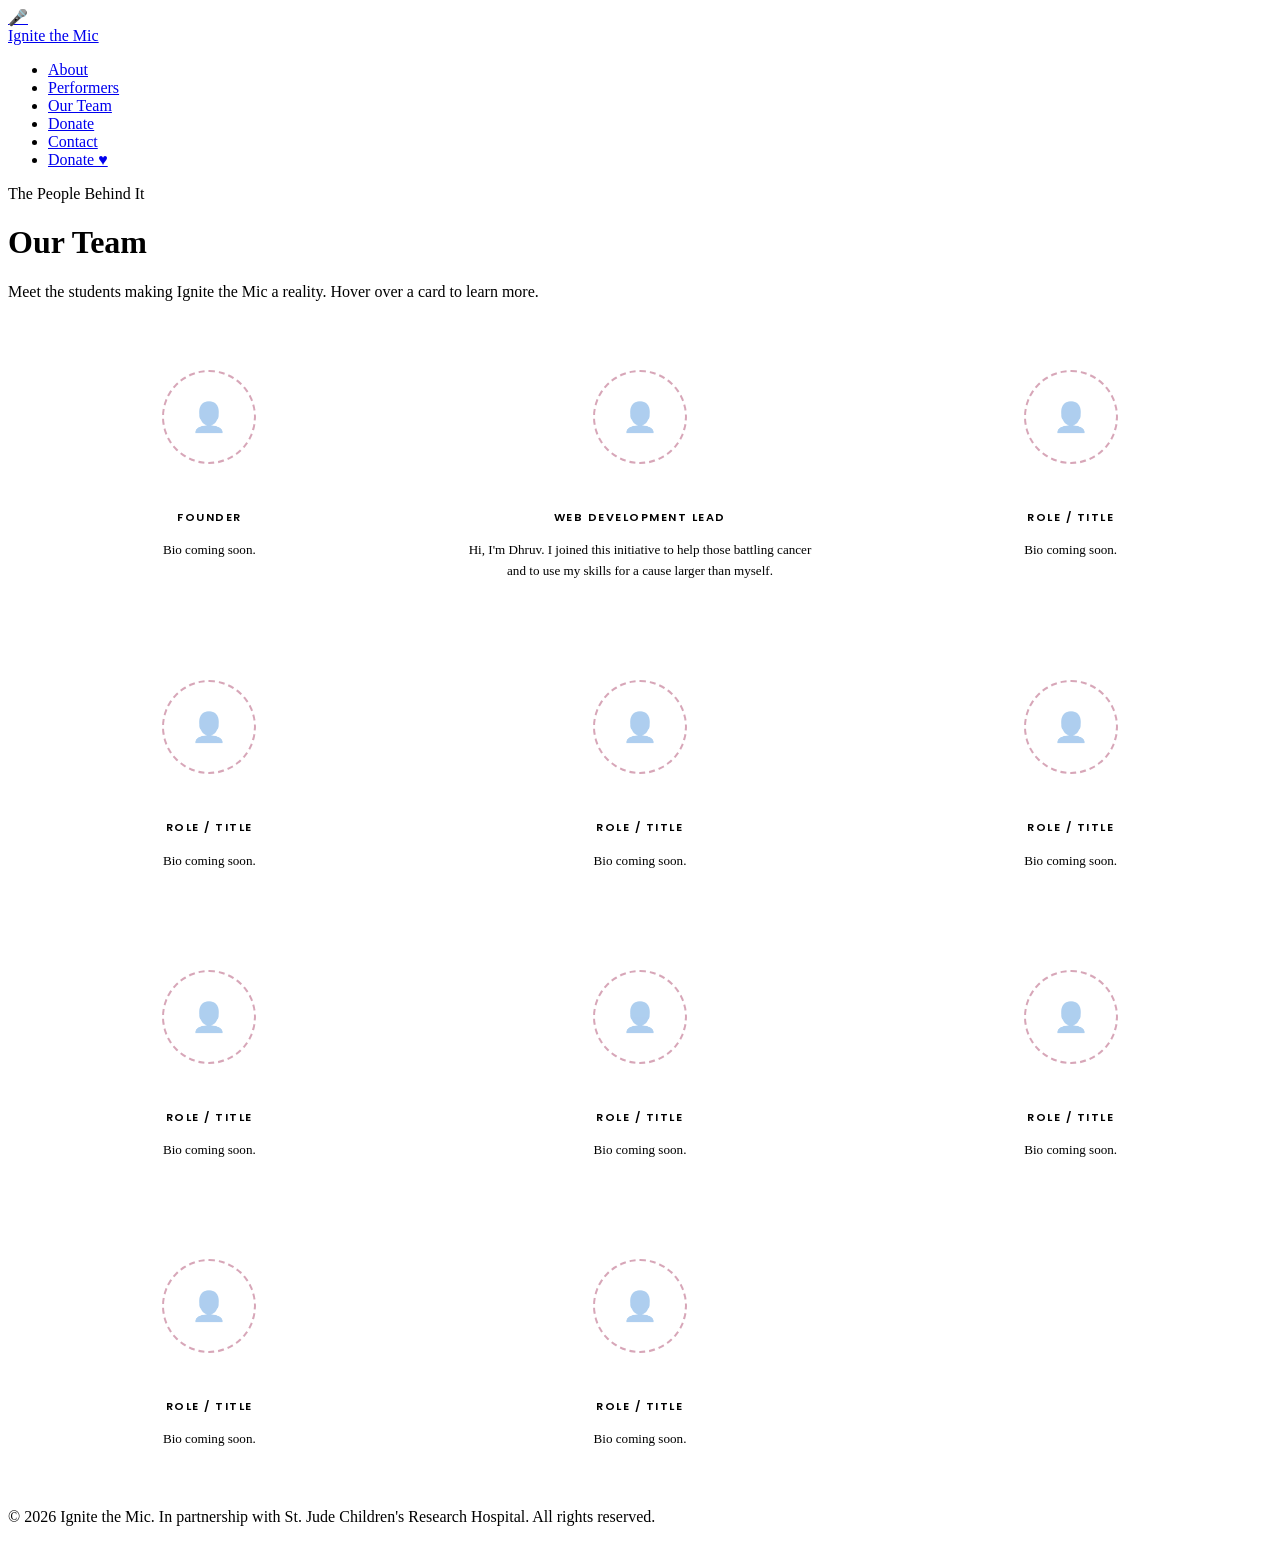
==== team.html @ 16129628 "adding more to team.html" ====
<!DOCTYPE html>
<html lang="en">
<head>
  <meta charset="UTF-8" />
  <meta name="viewport" content="width=device-width, initial-scale=1.0" />
  <title>Our Team — Ignite the Mic</title>
  <link href="https://fonts.googleapis.com/css2?family=Poppins:wght@400;600;700;800&family=Inter:wght@400;500;600&display=swap" rel="stylesheet" />
  <link rel="stylesheet" href="shared.css" />
  <style>
    .team-grid {
      display: grid;
      grid-template-columns: repeat(3, 1fr);
      gap: 1.75rem;
      margin-top: 2.5rem;
    }

    .team-card {
      background: var(--dark3);
      border: 1px solid rgba(255,255,255,0.07);
      border-radius: 12px;
      padding: 1.75rem 1.25rem;
      text-align: center;
      position: relative;
      overflow: hidden;
      transition: border-color 0.25s, transform 0.25s;
      cursor: default;
    }

    .team-card:hover {
      border-color: rgba(141,0,52,0.4);
      transform: translateY(-3px);
    }

    .team-card:hover .team-hover-overlay { opacity: 1; }

    .team-hover-overlay {
      position: absolute;
      inset: 0;
      background: rgba(141,0,52,0.92);
      display: flex;
      flex-direction: column;
      align-items: center;
      justify-content: center;
      padding: 1.5rem;
      opacity: 0;
      transition: opacity 0.25s;
      border-radius: 12px;
    }

    .team-hover-overlay h3 { color: #fff; font-size: 0.95rem; margin-bottom: 0.3rem; }
    .team-hover-overlay .role { color: rgba(255,255,255,0.7); font-size: 0.7rem; text-transform: uppercase; letter-spacing: 1.5px; margin-bottom: 0.75rem; font-family: 'Poppins', sans-serif; font-weight: 600; }
    .team-hover-overlay p { color: rgba(255,255,255,0.85); font-size: 0.82rem; line-height: 1.6; }

    .team-photo-placeholder {
      width: 90px;
      height: 90px;
      border-radius: 50%;
      background: var(--dark4);
      border: 2px dashed rgba(141,0,52,0.35);
      margin: 0 auto 1rem;
      display: flex;
      align-items: center;
      justify-content: center;
      font-size: 1.8rem;
      color: rgba(141,0,52,0.35);
    }

    .team-card h3 { font-size: 0.95rem; color: #fff; margin-bottom: 0.2rem; }

    .team-role {
      font-size: 0.7rem;
      text-transform: uppercase;
      letter-spacing: 1.5px;
      color: var(--red);
      font-family: 'Poppins', sans-serif;
      font-weight: 600;
      margin-bottom: 0.6rem;
    }

    .team-card:nth-child(3n+1) .team-role { color: var(--red); }
    .team-card:nth-child(3n+2) .team-role { color: var(--orange); }
    .team-card:nth-child(3n+3) .team-role { color: var(--blue); }

    .team-bio { font-size: 0.82rem; color: var(--text-muted); line-height: 1.6; }

    @media (max-width: 768px) { .team-grid { grid-template-columns: repeat(2, 1fr); } }
    @media (max-width: 480px) { .team-grid { grid-template-columns: 1fr; } }
  </style>
</head>
<body>
  <nav>
    <a href="index.html" class="nav-brand">
      <div class="nav-logo-box">🎤</div>
      <span class="nav-name">Ignite the Mic</span>
    </a>
    <ul class="nav-links">
      <li><a href="index.html">About</a></li>
      <li><a href="performers.html">Performers</a></li>
      <li><a href="team.html" class="active">Our Team</a></li>
      <li><a href="donate.html">Donate</a></li>
      <li><a href="contact.html">Contact</a></li>
      <li><a href="donate.html" class="nav-donate-btn">Donate ♥</a></li>
    </ul>
  </nav>

  <main>
    <div class="page-hero">
      <div class="section-label" style="color:var(--yellow)">The People Behind It</div>
      <h1>Our Team</h1>
      <p>Meet the students making Ignite the Mic a reality. Hover over a card to learn more.</p>
    </div>

    <div class="section">
      <div class="team-grid">

        <div class="team-card">
          <div class="team-photo-placeholder">👤</div>
          <h3>Mahima Menon</h3>
          <p class="team-role">Founder</p>
          <p class="team-bio">Bio coming soon.</p>
          <div class="team-hover-overlay">
            <h3>Mahima Menon</h3>
            <div class="role">Founder</div>
            <p>Bio coming soon.</p>
          </div>
        </div>

        <div class="team-card">
          <div class="team-photo-placeholder">👤</div>
          <h3>Dhruv Koikara</h3>
          <p class="team-role">Web Development Lead</p>
          <p class="team-bio">Hi, I'm Dhruv. I joined this initiative to help those battling cancer and to use my skills for a cause larger than myself.</p>
          <div class="team-hover-overlay">
            <h3>Dhruv Koikara</h3>
            <div class="role">Web Development Lead</div>
            <p>Hi, I'm Dhruv. I joined this initiative to help those battling cancer and to use my skills for a cause larger than myself.</p>
          </div>
        </div>

        <div class="team-card">
          <div class="team-photo-placeholder">👤</div>
          <h3>Name</h3>
          <p class="team-role">Role / Title</p>
          <p class="team-bio">Bio coming soon.</p>
          <div class="team-hover-overlay">
            <h3>Name</h3>
            <div class="role">Role / Title</div>
            <p>Bio coming soon.</p>
          </div>
        </div>

        <div class="team-card">
          <div class="team-photo-placeholder">👤</div>
          <h3>Name</h3>
          <p class="team-role">Role / Title</p>
          <p class="team-bio">Bio coming soon.</p>
          <div class="team-hover-overlay">
            <h3>Name</h3>
            <div class="role">Role / Title</div>
            <p>Bio coming soon.</p>
          </div>
        </div>

        <div class="team-card">
          <div class="team-photo-placeholder">👤</div>
          <h3>Name</h3>
          <p class="team-role">Role / Title</p>
          <p class="team-bio">Bio coming soon.</p>
          <div class="team-hover-overlay">
            <h3>Name</h3>
            <div class="role">Role / Title</div>
            <p>Bio coming soon.</p>
          </div>
        </div>

        <div class="team-card">
          <div class="team-photo-placeholder">👤</div>
          <h3>Name</h3>
          <p class="team-role">Role / Title</p>
          <p class="team-bio">Bio coming soon.</p>
          <div class="team-hover-overlay">
            <h3>Name</h3>
            <div class="role">Role / Title</div>
            <p>Bio coming soon.</p>
          </div>
        </div>

        <div class="team-card">
          <div class="team-photo-placeholder">👤</div>
          <h3>Name</h3>
          <p class="team-role">Role / Title</p>
          <p class="team-bio">Bio coming soon.</p>
          <div class="team-hover-overlay">
            <h3>Name</h3>
            <div class="role">Role / Title</div>
            <p>Bio coming soon.</p>
          </div>
        </div>

        <div class="team-card">
          <div class="team-photo-placeholder">👤</div>
          <h3>Name</h3>
          <p class="team-role">Role / Title</p>
          <p class="team-bio">Bio coming soon.</p>
          <div class="team-hover-overlay">
            <h3>Name</h3>
            <div class="role">Role / Title</div>
            <p>Bio coming soon.</p>
          </div>
        </div>

        <div class="team-card">
          <div class="team-photo-placeholder">👤</div>
          <h3>Name</h3>
          <p class="team-role">Role / Title</p>
          <p class="team-bio">Bio coming soon.</p>
          <div class="team-hover-overlay">
            <h3>Name</h3>
            <div class="role">Role / Title</div>
            <p>Bio coming soon.</p>
          </div>
        </div>

        <div class="team-card">
          <div class="team-photo-placeholder">👤</div>
          <h3>Name</h3>
          <p class="team-role">Role / Title</p>
          <p class="team-bio">Bio coming soon.</p>
          <div class="team-hover-overlay">
            <h3>Name</h3>
            <div class="role">Role / Title</div>
            <p>Bio coming soon.</p>
          </div>
        </div>

        <div class="team-card">
          <div class="team-photo-placeholder">👤</div>
          <h3>Name</h3>
          <p class="team-role">Role / Title</p>
          <p class="team-bio">Bio coming soon.</p>
          <div class="team-hover-overlay">
            <h3>Name</h3>
            <div class="role">Role / Title</div>
            <p>Bio coming soon.</p>
          </div>
        </div>

      </div>
    </div>
  </main>

  <footer>
    <p>&copy; 2026 Ignite the Mic. In partnership with St. Jude Children's Research Hospital. All rights reserved.</p>
  </footer>
</body>
</html>
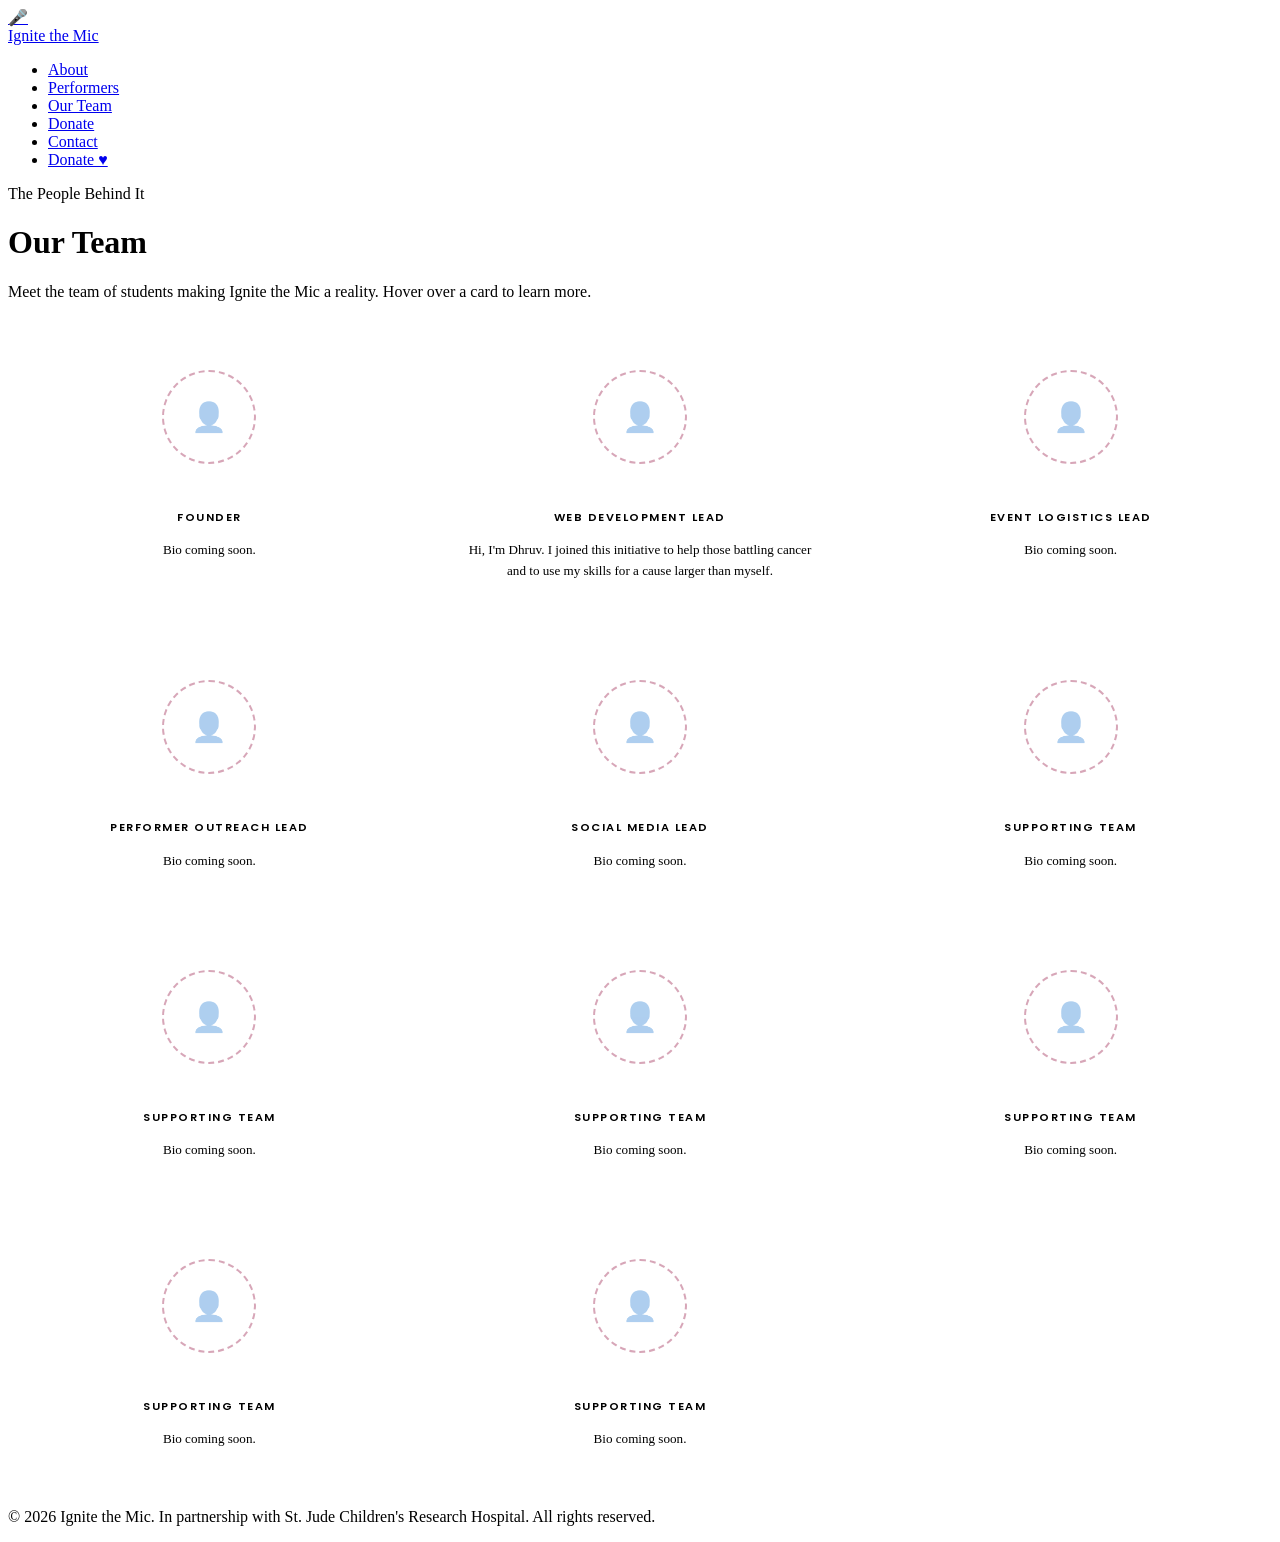
==== commit e88af198: "test fix .html" ====
--- a/team.html
+++ b/team.html
@@ -107,7 +107,7 @@
     <div class="page-hero">
       <div class="section-label" style="color:var(--yellow)">The People Behind It</div>
       <h1>Our Team</h1>
-      <p>Meet the students making Ignite the Mic a reality. Hover over a card to learn more.</p>
+      <p>Meet the team of students making Ignite the Mic a reality. Hover over a card to learn more.</p>
     </div>
 
     <div class="section">
@@ -139,108 +139,108 @@
 
         <div class="team-card">
           <div class="team-photo-placeholder">👤</div>
-          <h3>Name</h3>
-          <p class="team-role">Role / Title</p>
-          <p class="team-bio">Bio coming soon.</p>
-          <div class="team-hover-overlay">
-            <h3>Name</h3>
-            <div class="role">Role / Title</div>
-            <p>Bio coming soon.</p>
-          </div>
-        </div>
-
-        <div class="team-card">
-          <div class="team-photo-placeholder">👤</div>
-          <h3>Name</h3>
-          <p class="team-role">Role / Title</p>
-          <p class="team-bio">Bio coming soon.</p>
-          <div class="team-hover-overlay">
-            <h3>Name</h3>
-            <div class="role">Role / Title</div>
-            <p>Bio coming soon.</p>
-          </div>
-        </div>
-
-        <div class="team-card">
-          <div class="team-photo-placeholder">👤</div>
-          <h3>Name</h3>
-          <p class="team-role">Role / Title</p>
-          <p class="team-bio">Bio coming soon.</p>
-          <div class="team-hover-overlay">
-            <h3>Name</h3>
-            <div class="role">Role / Title</div>
-            <p>Bio coming soon.</p>
-          </div>
-        </div>
-
-        <div class="team-card">
-          <div class="team-photo-placeholder">👤</div>
-          <h3>Name</h3>
-          <p class="team-role">Role / Title</p>
-          <p class="team-bio">Bio coming soon.</p>
-          <div class="team-hover-overlay">
-            <h3>Name</h3>
-            <div class="role">Role / Title</div>
-            <p>Bio coming soon.</p>
-          </div>
-        </div>
-
-        <div class="team-card">
-          <div class="team-photo-placeholder">👤</div>
-          <h3>Name</h3>
-          <p class="team-role">Role / Title</p>
-          <p class="team-bio">Bio coming soon.</p>
-          <div class="team-hover-overlay">
-            <h3>Name</h3>
-            <div class="role">Role / Title</div>
-            <p>Bio coming soon.</p>
-          </div>
-        </div>
-
-        <div class="team-card">
-          <div class="team-photo-placeholder">👤</div>
-          <h3>Name</h3>
-          <p class="team-role">Role / Title</p>
-          <p class="team-bio">Bio coming soon.</p>
-          <div class="team-hover-overlay">
-            <h3>Name</h3>
-            <div class="role">Role / Title</div>
-            <p>Bio coming soon.</p>
-          </div>
-        </div>
-
-        <div class="team-card">
-          <div class="team-photo-placeholder">👤</div>
-          <h3>Name</h3>
-          <p class="team-role">Role / Title</p>
-          <p class="team-bio">Bio coming soon.</p>
-          <div class="team-hover-overlay">
-            <h3>Name</h3>
-            <div class="role">Role / Title</div>
-            <p>Bio coming soon.</p>
-          </div>
-        </div>
-
-        <div class="team-card">
-          <div class="team-photo-placeholder">👤</div>
-          <h3>Name</h3>
-          <p class="team-role">Role / Title</p>
-          <p class="team-bio">Bio coming soon.</p>
-          <div class="team-hover-overlay">
-            <h3>Name</h3>
-            <div class="role">Role / Title</div>
-            <p>Bio coming soon.</p>
-          </div>
-        </div>
-
-        <div class="team-card">
-          <div class="team-photo-placeholder">👤</div>
-          <h3>Name</h3>
-          <p class="team-role">Role / Title</p>
-          <p class="team-bio">Bio coming soon.</p>
-          <div class="team-hover-overlay">
-            <h3>Name</h3>
-            <div class="role">Role / Title</div>
+          <h3>Alexis Matin</h3>
+          <p class="team-role">Event Logistics Lead</p>
+          <p class="team-bio">Bio coming soon.</p>
+          <div class="team-hover-overlay">
+            <h3>Alexis Matin</h3>
+            <div class="role">Event Logistics Lead</div>
+            <p>Bio coming soon.</p>
+          </div>
+        </div>
+
+        <div class="team-card">
+          <div class="team-photo-placeholder">👤</div>
+          <h3>Julianne Lo</h3>
+          <p class="team-role">Performer Outreach Lead</p>
+          <p class="team-bio">Bio coming soon.</p>
+          <div class="team-hover-overlay">
+            <h3>Julianne Lo</h3>
+            <div class="role">Performer Outreach Lead</div>
+            <p>Bio coming soon.</p>
+          </div>
+        </div>
+
+        <div class="team-card">
+          <div class="team-photo-placeholder">👤</div>
+          <h3>Ava Sim</h3>
+          <p class="team-role">Social Media Lead</p>
+          <p class="team-bio">Bio coming soon.</p>
+          <div class="team-hover-overlay">
+            <h3>Ava Sim</h3>
+            <div class="role">Social Media Lead</div>
+            <p>Bio coming soon.</p>
+          </div>
+        </div>
+
+        <div class="team-card">
+          <div class="team-photo-placeholder">👤</div>
+          <h3>Aditya Palyam</h3>
+          <p class="team-role">Supporting Team</p>
+          <p class="team-bio">Bio coming soon.</p>
+          <div class="team-hover-overlay">
+            <h3>Aditya Palyam</h3>
+            <div class="role">Supporting Team</div>
+            <p>Bio coming soon.</p>
+          </div>
+        </div>
+
+        <div class="team-card">
+          <div class="team-photo-placeholder">👤</div>
+          <h3>Ananyaa Shah</h3>
+          <p class="team-role">Supporting Team</p>
+          <p class="team-bio">Bio coming soon.</p>
+          <div class="team-hover-overlay">
+            <h3>Ananyaa Shah</h3>
+            <div class="role">Supporting Team</div>
+            <p>Bio coming soon.</p>
+          </div>
+        </div>
+
+        <div class="team-card">
+          <div class="team-photo-placeholder">👤</div>
+          <h3>Anna Pham</h3>
+          <p class="team-role">Supporting Team</p>
+          <p class="team-bio">Bio coming soon.</p>
+          <div class="team-hover-overlay">
+            <h3>Anna Pham</h3>
+            <div class="role">Supporting Team</div>
+            <p>Bio coming soon.</p>
+          </div>
+        </div>
+
+        <div class="team-card">
+          <div class="team-photo-placeholder">👤</div>
+          <h3>Brianna Tran</h3>
+          <p class="team-role">Supporting Team</p>
+          <p class="team-bio">Bio coming soon.</p>
+          <div class="team-hover-overlay">
+            <h3>Brianna Tran</h3>
+            <div class="role">Supporting Team</div>
+            <p>Bio coming soon.</p>
+          </div>
+        </div>
+
+        <div class="team-card">
+          <div class="team-photo-placeholder">👤</div>
+          <h3>Dana Jumnoodoo</h3>
+          <p class="team-role">Supporting Team</p>
+          <p class="team-bio">Bio coming soon.</p>
+          <div class="team-hover-overlay">
+            <h3>Dana Jumnoodoo</h3>
+            <div class="role">Supporting Team</div>
+            <p>Bio coming soon.</p>
+          </div>
+        </div>
+
+        <div class="team-card">
+          <div class="team-photo-placeholder">👤</div>
+          <h3>Fiona Ton</h3>
+          <p class="team-role">Supporting Team</p>
+          <p class="team-bio">Bio coming soon.</p>
+          <div class="team-hover-overlay">
+            <h3>Fiona Ton</h3>
+            <div class="role">Supporting Team</div>
             <p>Bio coming soon.</p>
           </div>
         </div>
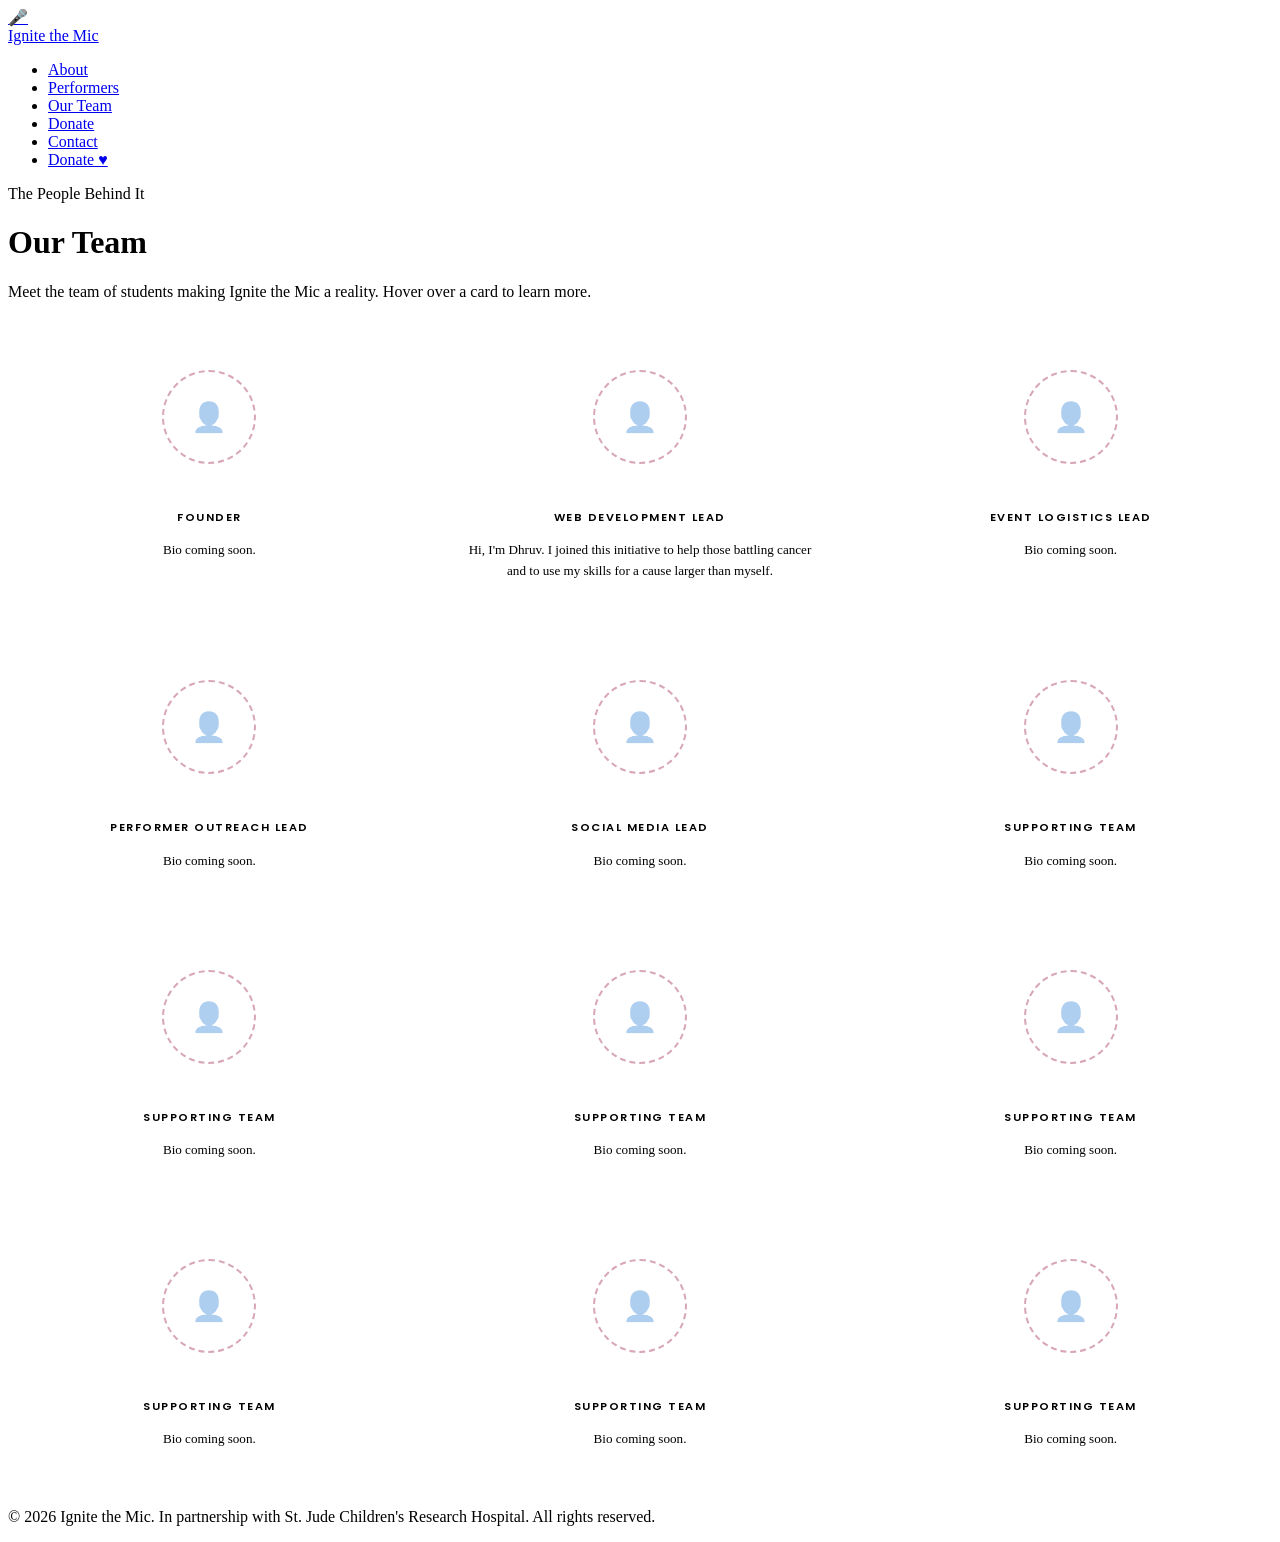
==== commit fa8713ce: "Update team.html" ====
--- a/team.html
+++ b/team.html
@@ -245,6 +245,18 @@
           </div>
         </div>
 
+        <div class="team-card">
+          <div class="team-photo-placeholder">👤</div>
+          <h3>Peyton Davis</h3>
+          <p class="team-role">Supporting Team</p>
+          <p class="team-bio">Bio coming soon.</p>
+          <div class="team-hover-overlay">
+            <h3>Peyton Davis</h3>
+            <div class="role">Supporting Team</div>
+            <p>Bio coming soon.</p>
+          </div>
+        </div>
+
       </div>
     </div>
   </main>
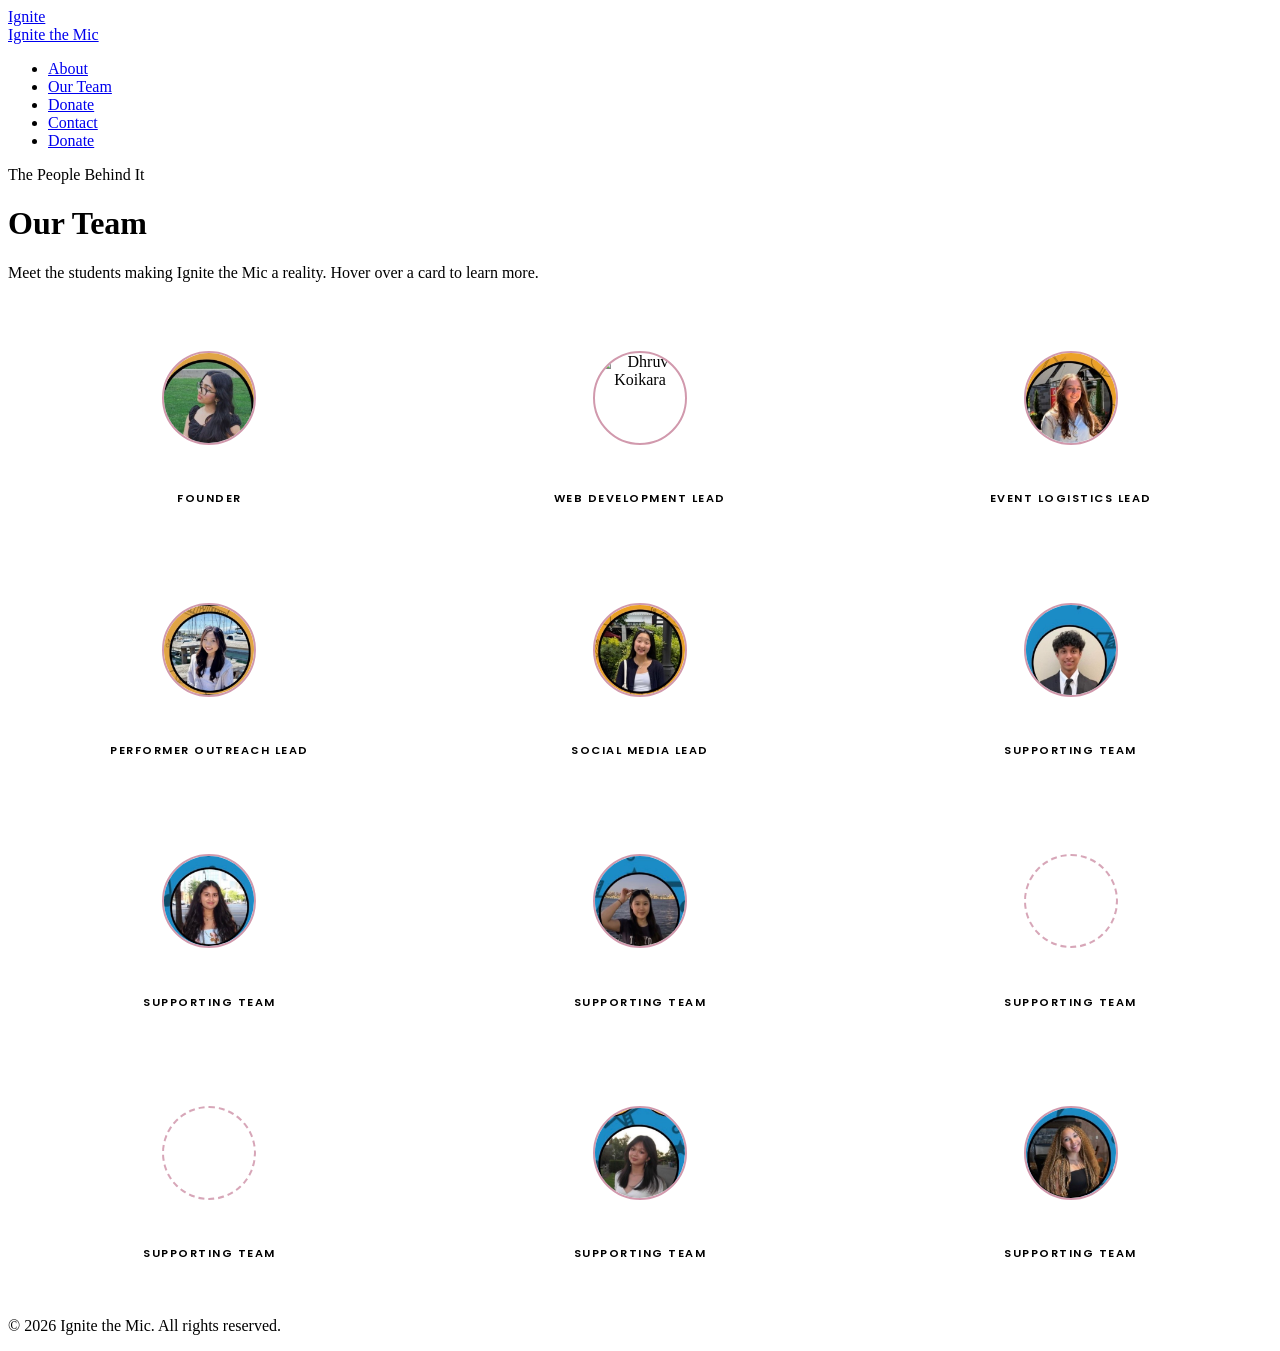
==== commit 0f7499cc: "Update team.html" ====
--- a/team.html
+++ b/team.html
@@ -26,17 +26,13 @@
       cursor: default;
     }
 
-    .team-card:hover {
-      border-color: rgba(141,0,52,0.4);
-      transform: translateY(-3px);
-    }
-
+    .team-card:hover { border-color: rgba(141,0,52,0.4); transform: translateY(-3px); }
     .team-card:hover .team-hover-overlay { opacity: 1; }
 
     .team-hover-overlay {
       position: absolute;
       inset: 0;
-      background: rgba(141,0,52,0.92);
+      background: rgba(141,0,52,0.93);
       display: flex;
       flex-direction: column;
       align-items: center;
@@ -50,6 +46,16 @@
     .team-hover-overlay h3 { color: #fff; font-size: 0.95rem; margin-bottom: 0.3rem; }
     .team-hover-overlay .role { color: rgba(255,255,255,0.7); font-size: 0.7rem; text-transform: uppercase; letter-spacing: 1.5px; margin-bottom: 0.75rem; font-family: 'Poppins', sans-serif; font-weight: 600; }
     .team-hover-overlay p { color: rgba(255,255,255,0.85); font-size: 0.82rem; line-height: 1.6; }
+
+    .team-photo {
+      width: 90px;
+      height: 90px;
+      border-radius: 50%;
+      object-fit: cover;
+      display: block;
+      margin: 0 auto 1rem;
+      border: 2px solid rgba(141,0,52,0.4);
+    }
 
     .team-photo-placeholder {
       width: 90px;
@@ -61,8 +67,10 @@
       display: flex;
       align-items: center;
       justify-content: center;
-      font-size: 1.8rem;
-      color: rgba(141,0,52,0.35);
+      font-size: 0.7rem;
+      color: rgba(255,255,255,0.2);
+      letter-spacing: 1px;
+      text-transform: uppercase;
     }
 
     .team-card h3 { font-size: 0.95rem; color: #fff; margin-bottom: 0.2rem; }
@@ -71,7 +79,6 @@
       font-size: 0.7rem;
       text-transform: uppercase;
       letter-spacing: 1.5px;
-      color: var(--red);
       font-family: 'Poppins', sans-serif;
       font-weight: 600;
       margin-bottom: 0.6rem;
@@ -90,16 +97,15 @@
 <body>
   <nav>
     <a href="index.html" class="nav-brand">
-      <div class="nav-logo-box">🎤</div>
+      <div class="nav-logo-box">Ignite</div>
       <span class="nav-name">Ignite the Mic</span>
     </a>
     <ul class="nav-links">
       <li><a href="index.html">About</a></li>
-      <li><a href="performers.html">Performers</a></li>
       <li><a href="team.html" class="active">Our Team</a></li>
       <li><a href="donate.html">Donate</a></li>
       <li><a href="contact.html">Contact</a></li>
-      <li><a href="donate.html" class="nav-donate-btn">Donate ♥</a></li>
+      <li><a href="donate.html" class="nav-donate-btn">Donate</a></li>
     </ul>
   </nav>
 
@@ -107,153 +113,141 @@
     <div class="page-hero">
       <div class="section-label" style="color:var(--yellow)">The People Behind It</div>
       <h1>Our Team</h1>
-      <p>Meet the team of students making Ignite the Mic a reality. Hover over a card to learn more.</p>
+      <p>Meet the students making Ignite the Mic a reality. Hover over a card to learn more.</p>
     </div>
 
     <div class="section">
       <div class="team-grid">
 
         <div class="team-card">
-          <div class="team-photo-placeholder">👤</div>
+          <img src="mahima.jpg" alt="Mahima Menon" class="team-photo" />
           <h3>Mahima Menon</h3>
           <p class="team-role">Founder</p>
-          <p class="team-bio">Bio coming soon.</p>
           <div class="team-hover-overlay">
             <h3>Mahima Menon</h3>
             <div class="role">Founder</div>
-            <p>Bio coming soon.</p>
-          </div>
-        </div>
-
-        <div class="team-card">
-          <div class="team-photo-placeholder">👤</div>
+            <p></p>
+          </div>
+        </div>
+
+        <div class="team-card">
+          <img src="dhruv.jpg" alt="Dhruv Koikara" class="team-photo" />
           <h3>Dhruv Koikara</h3>
           <p class="team-role">Web Development Lead</p>
-          <p class="team-bio">Hi, I'm Dhruv. I joined this initiative to help those battling cancer and to use my skills for a cause larger than myself.</p>
           <div class="team-hover-overlay">
             <h3>Dhruv Koikara</h3>
             <div class="role">Web Development Lead</div>
-            <p>Hi, I'm Dhruv. I joined this initiative to help those battling cancer and to use my skills for a cause larger than myself.</p>
-          </div>
-        </div>
-
-        <div class="team-card">
-          <div class="team-photo-placeholder">👤</div>
+            <p>Hi, I'm Dhruv. I joined this initiative to help those battling cancer and to use my skills in a movement I believe in, coding for a cause.</p>
+          </div>
+        </div>
+
+        <div class="team-card">
+          <img src="alexis.jpg" alt="Alexis Matin" class="team-photo" />
           <h3>Alexis Matin</h3>
           <p class="team-role">Event Logistics Lead</p>
-          <p class="team-bio">Bio coming soon.</p>
           <div class="team-hover-overlay">
             <h3>Alexis Matin</h3>
             <div class="role">Event Logistics Lead</div>
-            <p>Bio coming soon.</p>
-          </div>
-        </div>
-
-        <div class="team-card">
-          <div class="team-photo-placeholder">👤</div>
+            <p></p>
+          </div>
+        </div>
+
+        <div class="team-card">
+          <img src="julianne.jpg" alt="Julianne Lo" class="team-photo" />
           <h3>Julianne Lo</h3>
           <p class="team-role">Performer Outreach Lead</p>
-          <p class="team-bio">Bio coming soon.</p>
           <div class="team-hover-overlay">
             <h3>Julianne Lo</h3>
             <div class="role">Performer Outreach Lead</div>
-            <p>Bio coming soon.</p>
-          </div>
-        </div>
-
-        <div class="team-card">
-          <div class="team-photo-placeholder">👤</div>
+            <p></p>
+          </div>
+        </div>
+
+        <div class="team-card">
+          <img src="ava.jpg" alt="Ava Sim" class="team-photo" />
           <h3>Ava Sim</h3>
           <p class="team-role">Social Media Lead</p>
-          <p class="team-bio">Bio coming soon.</p>
           <div class="team-hover-overlay">
             <h3>Ava Sim</h3>
             <div class="role">Social Media Lead</div>
-            <p>Bio coming soon.</p>
-          </div>
-        </div>
-
-        <div class="team-card">
-          <div class="team-photo-placeholder">👤</div>
+            <p></p>
+          </div>
+        </div>
+
+        <div class="team-card">
+          <img src="aditya.jpg" alt="Aditya Palyam" class="team-photo" />
           <h3>Aditya Palyam</h3>
           <p class="team-role">Supporting Team</p>
-          <p class="team-bio">Bio coming soon.</p>
           <div class="team-hover-overlay">
             <h3>Aditya Palyam</h3>
             <div class="role">Supporting Team</div>
-            <p>Bio coming soon.</p>
-          </div>
-        </div>
-
-        <div class="team-card">
-          <div class="team-photo-placeholder">👤</div>
+            <p></p>
+          </div>
+        </div>
+
+        <div class="team-card">
+          <img src="ananyaa.jpg" alt="Ananyaa Shah" class="team-photo" />
           <h3>Ananyaa Shah</h3>
           <p class="team-role">Supporting Team</p>
-          <p class="team-bio">Bio coming soon.</p>
           <div class="team-hover-overlay">
             <h3>Ananyaa Shah</h3>
             <div class="role">Supporting Team</div>
-            <p>Bio coming soon.</p>
-          </div>
-        </div>
-
-        <div class="team-card">
-          <div class="team-photo-placeholder">👤</div>
+            <p></p>
+          </div>
+        </div>
+
+        <div class="team-card">
+          <img src="anna.jpg" alt="Anna Pham" class="team-photo" />
           <h3>Anna Pham</h3>
           <p class="team-role">Supporting Team</p>
-          <p class="team-bio">Bio coming soon.</p>
           <div class="team-hover-overlay">
             <h3>Anna Pham</h3>
             <div class="role">Supporting Team</div>
-            <p>Bio coming soon.</p>
-          </div>
-        </div>
-
-        <div class="team-card">
-          <div class="team-photo-placeholder">👤</div>
+            <p></p>
+          </div>
+        </div>
+
+        <div class="team-card">
+          <div class="team-photo-placeholder">Photo</div>
           <h3>Brianna Tran</h3>
           <p class="team-role">Supporting Team</p>
-          <p class="team-bio">Bio coming soon.</p>
           <div class="team-hover-overlay">
             <h3>Brianna Tran</h3>
             <div class="role">Supporting Team</div>
-            <p>Bio coming soon.</p>
-          </div>
-        </div>
-
-        <div class="team-card">
-          <div class="team-photo-placeholder">👤</div>
+            <p></p>
+          </div>
+        </div>
+
+        <div class="team-card">
+          <div class="team-photo-placeholder">Photo</div>
           <h3>Dana Jumnoodoo</h3>
           <p class="team-role">Supporting Team</p>
-          <p class="team-bio">Bio coming soon.</p>
           <div class="team-hover-overlay">
             <h3>Dana Jumnoodoo</h3>
             <div class="role">Supporting Team</div>
-            <p>Bio coming soon.</p>
-          </div>
-        </div>
-
-        <div class="team-card">
-          <div class="team-photo-placeholder">👤</div>
+            <p></p>
+          </div>
+        </div>
+
+        <div class="team-card">
+          <img src="fiona.jpg" alt="Fiona Ton" class="team-photo" />
           <h3>Fiona Ton</h3>
           <p class="team-role">Supporting Team</p>
-          <p class="team-bio">Bio coming soon.</p>
           <div class="team-hover-overlay">
             <h3>Fiona Ton</h3>
             <div class="role">Supporting Team</div>
-            <p>Bio coming soon.</p>
-          </div>
-        </div>
-
-        <div class="team-card">
-          <div class="team-photo-placeholder">👤</div>
+            <p></p>
+          </div>
+        </div>
+
+        <div class="team-card">
+          <img src="peyton.jpg" alt="Peyton Davis" class="team-photo" />
           <h3>Peyton Davis</h3>
           <p class="team-role">Supporting Team</p>
-          <p class="team-bio">Bio coming soon.</p>
           <div class="team-hover-overlay">
             <h3>Peyton Davis</h3>
             <div class="role">Supporting Team</div>
-            <p>Bio coming soon.</p>
+            <p></p>
           </div>
         </div>
 
@@ -262,7 +256,7 @@
   </main>
 
   <footer>
-    <p>&copy; 2026 Ignite the Mic. In partnership with St. Jude Children's Research Hospital. All rights reserved.</p>
+    <p>&copy; 2026 Ignite the Mic. All rights reserved.</p>
   </footer>
 </body>
 </html>
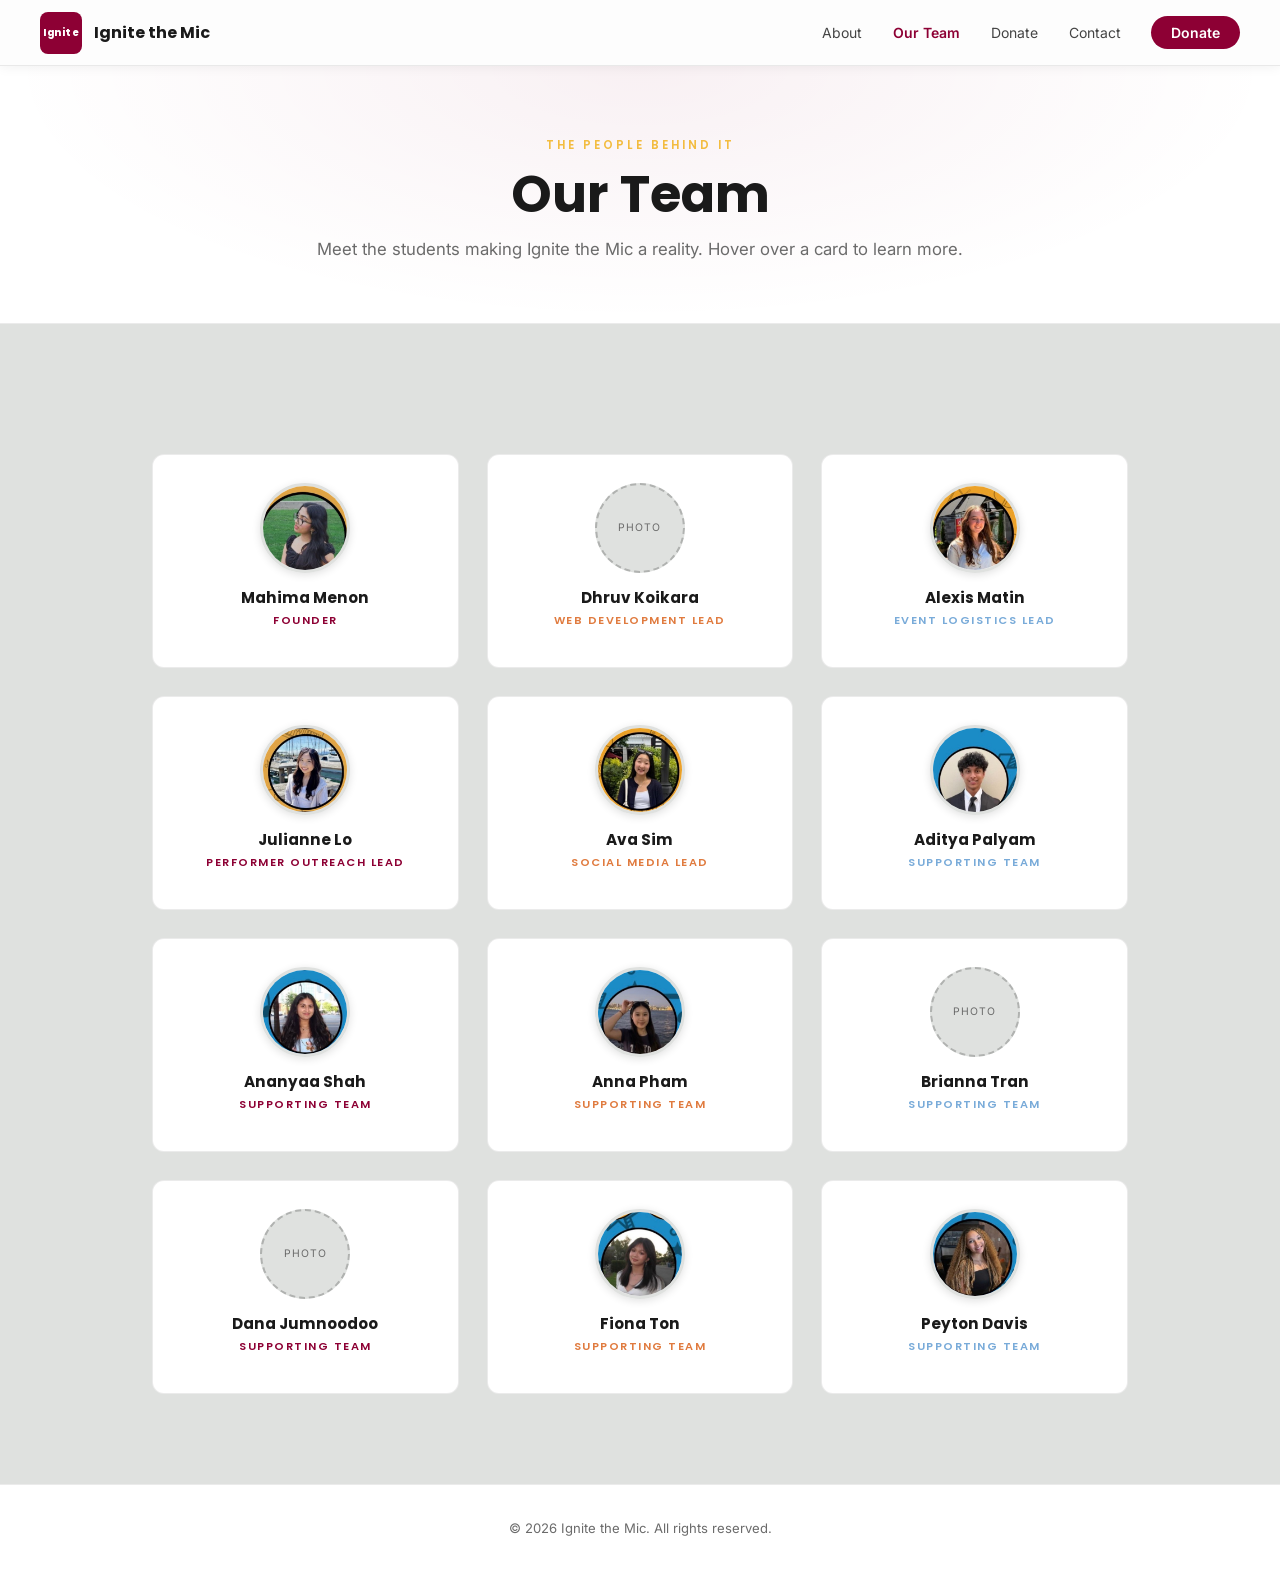
==== commit caf2e5c3: "fixed team.html" ====
--- a/team.html
+++ b/team.html
@@ -15,18 +15,18 @@
     }
 
     .team-card {
-      background: var(--dark3);
-      border: 1px solid rgba(255,255,255,0.07);
+      background: var(--white);
+      border: 1px solid var(--card-border);
       border-radius: 12px;
       padding: 1.75rem 1.25rem;
       text-align: center;
       position: relative;
       overflow: hidden;
-      transition: border-color 0.25s, transform 0.25s;
+      transition: border-color 0.25s, transform 0.25s, box-shadow 0.25s;
       cursor: default;
     }
 
-    .team-card:hover { border-color: rgba(141,0,52,0.4); transform: translateY(-3px); }
+    .team-card:hover { border-color: rgba(141,0,52,0.3); transform: translateY(-3px); box-shadow: 0 8px 24px rgba(0,0,0,0.1); }
     .team-card:hover .team-hover-overlay { opacity: 1; }
 
     .team-hover-overlay {
@@ -44,8 +44,8 @@
     }
 
     .team-hover-overlay h3 { color: #fff; font-size: 0.95rem; margin-bottom: 0.3rem; }
-    .team-hover-overlay .role { color: rgba(255,255,255,0.7); font-size: 0.7rem; text-transform: uppercase; letter-spacing: 1.5px; margin-bottom: 0.75rem; font-family: 'Poppins', sans-serif; font-weight: 600; }
-    .team-hover-overlay p { color: rgba(255,255,255,0.85); font-size: 0.82rem; line-height: 1.6; }
+    .team-hover-overlay .role { color: rgba(255,255,255,0.75); font-size: 0.7rem; text-transform: uppercase; letter-spacing: 1.5px; margin-bottom: 0.75rem; font-family: 'Poppins', sans-serif; font-weight: 600; }
+    .team-hover-overlay p { color: rgba(255,255,255,0.88); font-size: 0.82rem; line-height: 1.6; }
 
     .team-photo {
       width: 90px;
@@ -54,26 +54,27 @@
       object-fit: cover;
       display: block;
       margin: 0 auto 1rem;
-      border: 2px solid rgba(141,0,52,0.4);
+      border: 3px solid var(--grey);
+      box-shadow: 0 2px 8px rgba(0,0,0,0.12);
     }
 
     .team-photo-placeholder {
       width: 90px;
       height: 90px;
       border-radius: 50%;
-      background: var(--dark4);
-      border: 2px dashed rgba(141,0,52,0.35);
+      background: var(--grey);
+      border: 2px dashed var(--grey-darker);
       margin: 0 auto 1rem;
       display: flex;
       align-items: center;
       justify-content: center;
-      font-size: 0.7rem;
-      color: rgba(255,255,255,0.2);
+      font-size: 0.65rem;
+      color: var(--muted-text);
       letter-spacing: 1px;
       text-transform: uppercase;
     }
 
-    .team-card h3 { font-size: 0.95rem; color: #fff; margin-bottom: 0.2rem; }
+    .team-card h3 { font-size: 0.95rem; color: var(--dark-text); margin-bottom: 0.2rem; }
 
     .team-role {
       font-size: 0.7rem;
@@ -88,11 +89,11 @@
     .team-card:nth-child(3n+2) .team-role { color: var(--orange); }
     .team-card:nth-child(3n+3) .team-role { color: var(--blue); }
 
-    .team-bio { font-size: 0.82rem; color: var(--text-muted); line-height: 1.6; }
+    .team-bio { font-size: 0.82rem; color: var(--muted-text); line-height: 1.6; }
 
     @media (max-width: 768px) { .team-grid { grid-template-columns: repeat(2, 1fr); } }
     @media (max-width: 480px) { .team-grid { grid-template-columns: 1fr; } }
-  </style>
+</style>
 </head>
 <body>
   <nav>
@@ -130,14 +131,15 @@
           </div>
         </div>
 
-        <div class="team-card">
-          <img src="dhruv.jpg" alt="Dhruv Koikara" class="team-photo" />
+        <!-- me -->
+        <div class="team-card">
+          <div class="team-photo-placeholder">Photo</div>
           <h3>Dhruv Koikara</h3>
           <p class="team-role">Web Development Lead</p>
           <div class="team-hover-overlay">
             <h3>Dhruv Koikara</h3>
             <div class="role">Web Development Lead</div>
-            <p>Hi, I'm Dhruv. I joined this initiative to help those battling cancer and to use my skills in a movement I believe in, coding for a cause.</p>
+            <p>Hi, I'm Dhruv. I joined this initiative to help those battling cancer and to use my skills for a cause larger than myself.</p>
           </div>
         </div>
 
@@ -174,6 +176,7 @@
           </div>
         </div>
 
+        <!-- palyamos -->
         <div class="team-card">
           <img src="aditya.jpg" alt="Aditya Palyam" class="team-photo" />
           <h3>Aditya Palyam</h3>
--- a/shared.css
+++ b/shared.css
@@ -0,0 +1,264 @@
+
+*, *::before, *::after { box-sizing: border-box; margin: 0; padding: 0; }
+
+:root {
+  --red: #8D0034;
+  --red-light: #a8003e;
+  --orange: #E07B3F;
+  --yellow: #F7C440;
+  --blue: #79ABD9;
+  --grey: #DFE1DF;
+  --grey-dark: #c8cac8;
+  --grey-darker: #b0b2b0;
+  --white: #ffffff;
+  --dark-text: #1a1a1a;
+  --mid-text: #444444;
+  --muted-text: #6b6b6b;
+  --card-bg: #ffffff;
+  --card-border: rgba(0,0,0,0.08);
+  --section-alt: #f0f1f0;
+}
+
+html { scroll-behavior: smooth; }
+
+body {
+  font-family: 'Inter', sans-serif;
+  font-size: 16px;
+  line-height: 1.7;
+  color: var(--dark-text);
+  background: var(--grey);
+  min-height: 100vh;
+  display: flex;
+  flex-direction: column;
+}
+
+main { flex: 1; }
+
+a { color: inherit; text-decoration: none; }
+
+h1, h2, h3, h4 {
+  font-family: 'Poppins', sans-serif;
+  font-weight: 700;
+  line-height: 1.2;
+  color: var(--dark-text);
+}
+
+/* this is for the navigation menu*/
+nav {
+  position: sticky;
+  top: 0;
+  z-index: 200;
+  background: rgba(255,255,255,0.92);
+  backdrop-filter: blur(12px);
+  border-bottom: 1px solid var(--card-border);
+  padding: 0 2.5rem;
+  display: flex;
+  align-items: center;
+  justify-content: space-between;
+  height: 66px;
+  box-shadow: 0 1px 12px rgba(0,0,0,0.06);
+}
+
+.nav-brand {
+  display: flex;
+  align-items: center;
+  gap: 0.75rem;
+  text-decoration: none;
+}
+
+.nav-logo-box {
+  background: var(--red);
+  width: 42px;
+  height: 42px;
+  border-radius: 8px;
+  display: flex;
+  align-items: center;
+  justify-content: center;
+  font-family: 'Poppins', sans-serif;
+  font-weight: 800;
+  font-size: 0.6rem;
+  color: #fff;
+  letter-spacing: 0.5px;
+  text-align: center;
+  line-height: 1.2;
+  flex-shrink: 0;
+}
+
+.nav-name {
+  font-family: 'Poppins', sans-serif;
+  font-weight: 700;
+  font-size: 1rem;
+  color: var(--dark-text);
+}
+
+.nav-links {
+  list-style: none;
+  display: flex;
+  align-items: center;
+  gap: 0.25rem;
+}
+
+.nav-links a {
+  font-size: 0.875rem;
+  color: var(--mid-text);
+  padding: 0.4rem 0.85rem;
+  border-radius: 6px;
+  transition: color 0.2s, background 0.2s;
+  font-family: 'Inter', sans-serif;
+}
+
+.nav-links a:hover { color: var(--dark-text); background: rgba(0,0,0,0.05); }
+.nav-links a.active { color: var(--red); font-weight: 600; }
+
+.nav-donate-btn {
+  background: var(--red) !important;
+  color: #fff !important;
+  padding: 0.5rem 1.25rem !important;
+  border-radius: 999px !important;
+  font-weight: 600 !important;
+  margin-left: 0.75rem;
+  transition: background 0.2s, box-shadow 0.2s !important;
+}
+
+.nav-donate-btn:hover {
+  background: var(--red-light) !important;
+  box-shadow: 0 4px 16px rgba(141,0,52,0.3) !important;
+  color: #fff !important;
+}
+
+/* ── ORNAMENT ── */
+.ornament {
+  display: flex;
+  align-items: center;
+  justify-content: center;
+  gap: 0.6rem;
+  padding: 0.75rem 0;
+  color: var(--grey-darker);
+  font-size: 1rem;
+  opacity: 0.6;
+}
+
+.ornament::before, .ornament::after {
+  content: '';
+  display: block;
+  width: 80px;
+  height: 1px;
+  background: var(--grey-darker);
+}
+
+/*this is for each section*/
+.section {
+  padding: 90px 2rem;
+  max-width: 1040px;
+  margin: 0 auto;
+}
+
+.section-label {
+  font-size: 0.72rem;
+  letter-spacing: 3px;
+  text-transform: uppercase;
+  font-family: 'Poppins', sans-serif;
+  font-weight: 600;
+  margin-bottom: 0.5rem;
+}
+
+.section h2 {
+  font-size: clamp(1.9rem, 4vw, 2.6rem);
+  color: var(--dark-text);
+  margin-bottom: 1rem;
+}
+
+.section > p {
+  color: var(--muted-text);
+  max-width: 660px;
+  margin-bottom: 2.5rem;
+}
+
+/*for el buttons*/
+.btn {
+  display: inline-flex;
+  align-items: center;
+  justify-content: center;
+  gap: 0.5rem;
+  padding: 0.8rem 2rem;
+  background: var(--red);
+  color: #fff;
+  font-family: 'Poppins', sans-serif;
+  font-size: 0.9rem;
+  font-weight: 600;
+  border: none;
+  border-radius: 999px;
+  cursor: pointer;
+  transition: background 0.2s, box-shadow 0.2s, color 0.2s;
+  text-transform: uppercase;
+  letter-spacing: 1.5px;
+  text-decoration: none;
+}
+
+.btn:hover {
+  background: var(--red-light);
+  box-shadow: 0 4px 20px rgba(141,0,52,0.35);
+  color: #fff;
+}
+
+.btn-outline {
+  background: transparent;
+  border: 2px solid var(--red);
+  color: var(--red);
+}
+
+.btn-outline:hover {
+  background: var(--red);
+  color: #fff;
+}
+
+.btn-orange { background: var(--orange); }
+.btn-orange:hover { background: #c96a30; box-shadow: 0 4px 16px rgba(224,123,63,0.35); }
+
+/*foot*/
+footer {
+  text-align: center;
+  padding: 2rem;
+  font-size: 0.82rem;
+  color: var(--muted-text);
+  border-top: 1px solid var(--card-border);
+  background: var(--white);
+}
+
+/*non-home pages*/
+.page-hero {
+  padding: 70px 2rem 60px;
+  text-align: center;
+  border-bottom: 1px solid var(--card-border);
+  background: var(--white);
+  position: relative;
+  overflow: hidden;
+}
+
+.page-hero::before {
+  content: '';
+  position: absolute;
+  inset: 0;
+  background: radial-gradient(ellipse at 50% 0%, rgba(141,0,52,0.06) 0%, transparent 70%);
+  pointer-events: none;
+}
+
+.page-hero h1 {
+  font-size: clamp(2rem, 5vw, 3.2rem);
+  color: var(--dark-text);
+  margin-bottom: 0.6rem;
+  position: relative;
+}
+
+.page-hero p {
+  color: var(--muted-text);
+  font-size: 1.05rem;
+  position: relative;
+}
+
+/*nav when used*/
+@media (max-width: 768px) {
+  nav { padding: 0 1.25rem; }
+  .nav-links li:not(:last-child):not(:nth-last-child(2)) { display: none; }
+  .section { padding: 60px 1.25rem; }
+}
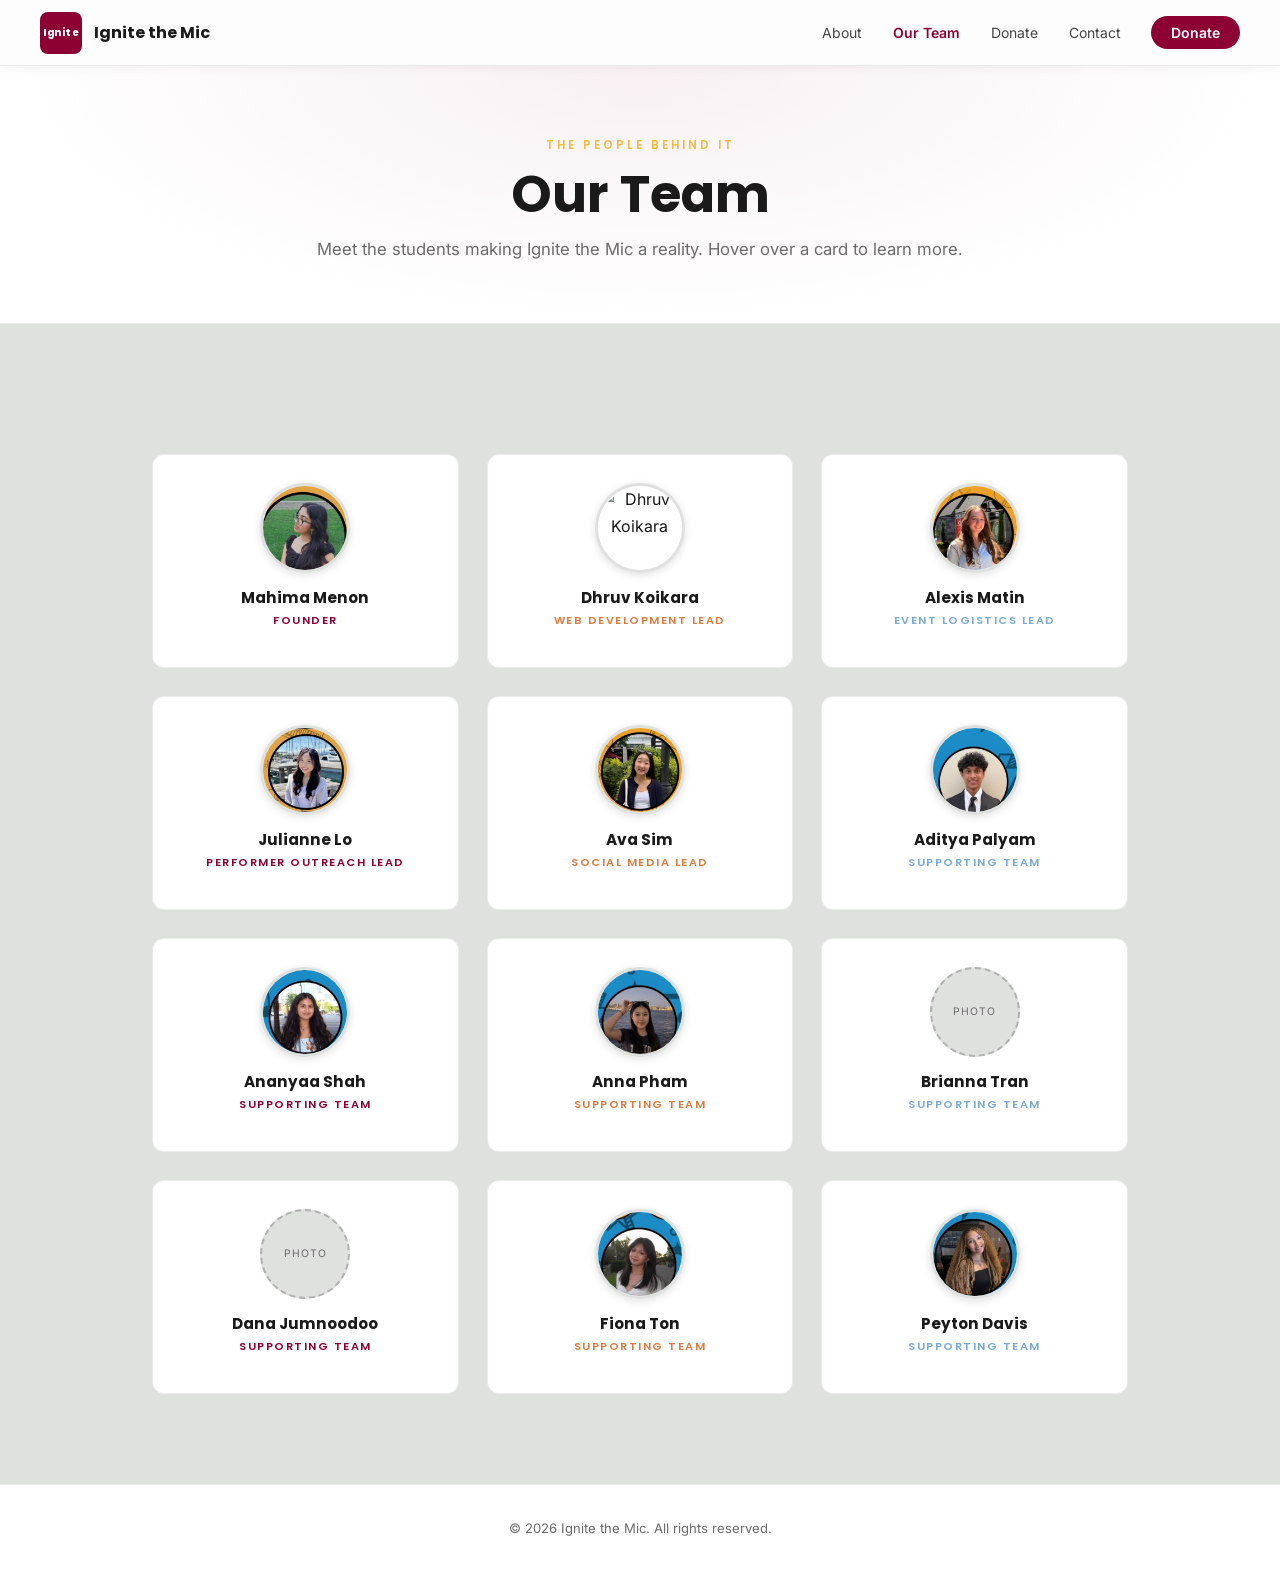
==== commit 02fbee11: "Update team.html" ====
--- a/team.html
+++ b/team.html
@@ -133,7 +133,7 @@
 
         <!-- me -->
         <div class="team-card">
-          <div class="team-photo-placeholder">Photo</div>
+          <img src="dhruv.jpg" alt="Dhruv Koikara" class="team-photo" />
           <h3>Dhruv Koikara</h3>
           <p class="team-role">Web Development Lead</p>
           <div class="team-hover-overlay">
